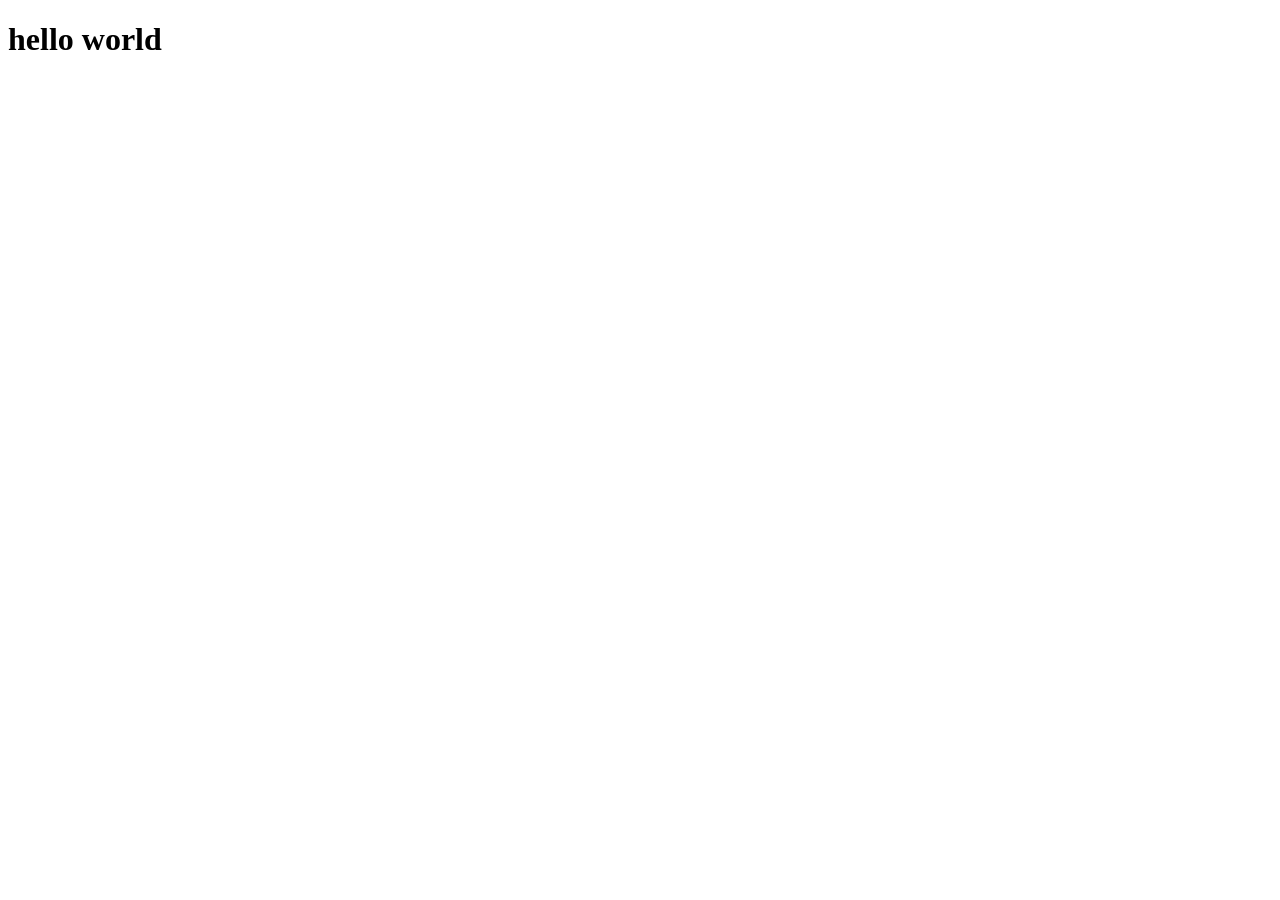
==== index.html @ af63d81d "h" ====
<!DOCTYPE html>
<html lang="en">
<head>
    <meta charset="UTF-8">
    <meta name="viewport" content="width=device-width, initial-scale=1.0">
    <title>Document</title>
</head>
<body>
    <h1> hello world</h1>
</body>
</html>
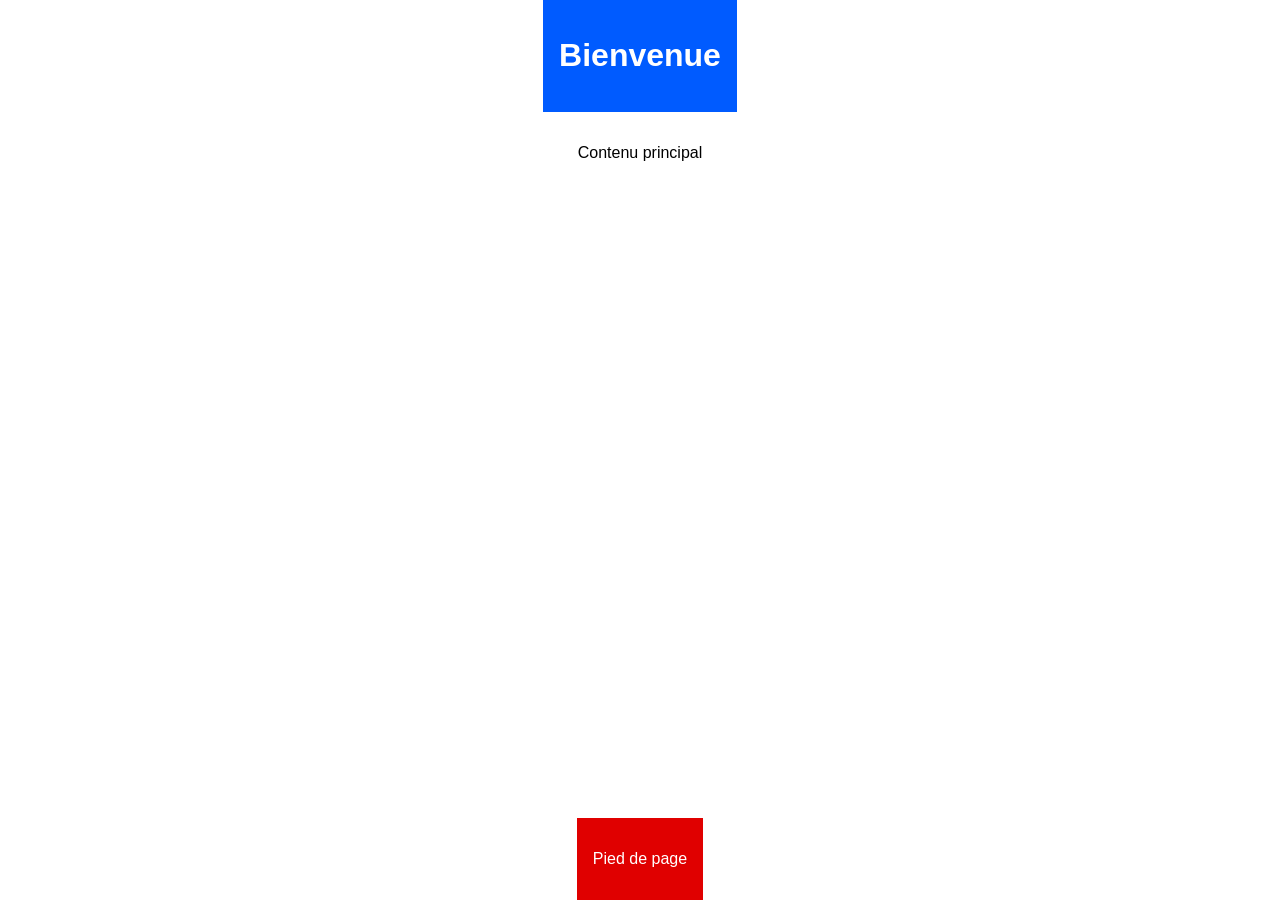
==== commit 388b60d9: "Add responsive blue white red layout" ====
--- a/index.html
+++ b/index.html
@@ -1,11 +1,52 @@
 <!DOCTYPE html>
-<html lang="en">
+<html lang="fr">
 <head>
     <meta charset="UTF-8">
     <meta name="viewport" content="width=device-width, initial-scale=1.0">
-    <title>Document</title>
+    <title>Page Responsive Bleu Blanc Rouge</title>
+    <style>
+        body {
+            margin: 0;
+            font-family: Arial, sans-serif;
+            display: flex;
+            flex-direction: column;
+            min-height: 100vh;
+        }
+        header {
+            background-color: #005bff; /* blue */
+            color: white;
+            padding: 1rem;
+            text-align: center;
+        }
+        main {
+            flex: 1;
+            background-color: white;
+            padding: 1rem;
+        }
+        footer {
+            background-color: #e00000; /* red */
+            color: white;
+            text-align: center;
+            padding: 1rem;
+        }
+        @media (min-width: 600px) {
+            header, main, footer {
+                max-width: 800px;
+                margin-left: auto;
+                margin-right: auto;
+            }
+        }
+    </style>
 </head>
 <body>
-    <h1> hello world</h1>
+    <header>
+        <h1>Bienvenue</h1>
+    </header>
+    <main>
+        <p>Contenu principal</p>
+    </main>
+    <footer>
+        <p>Pied de page</p>
+    </footer>
 </body>
-</html>+</html>
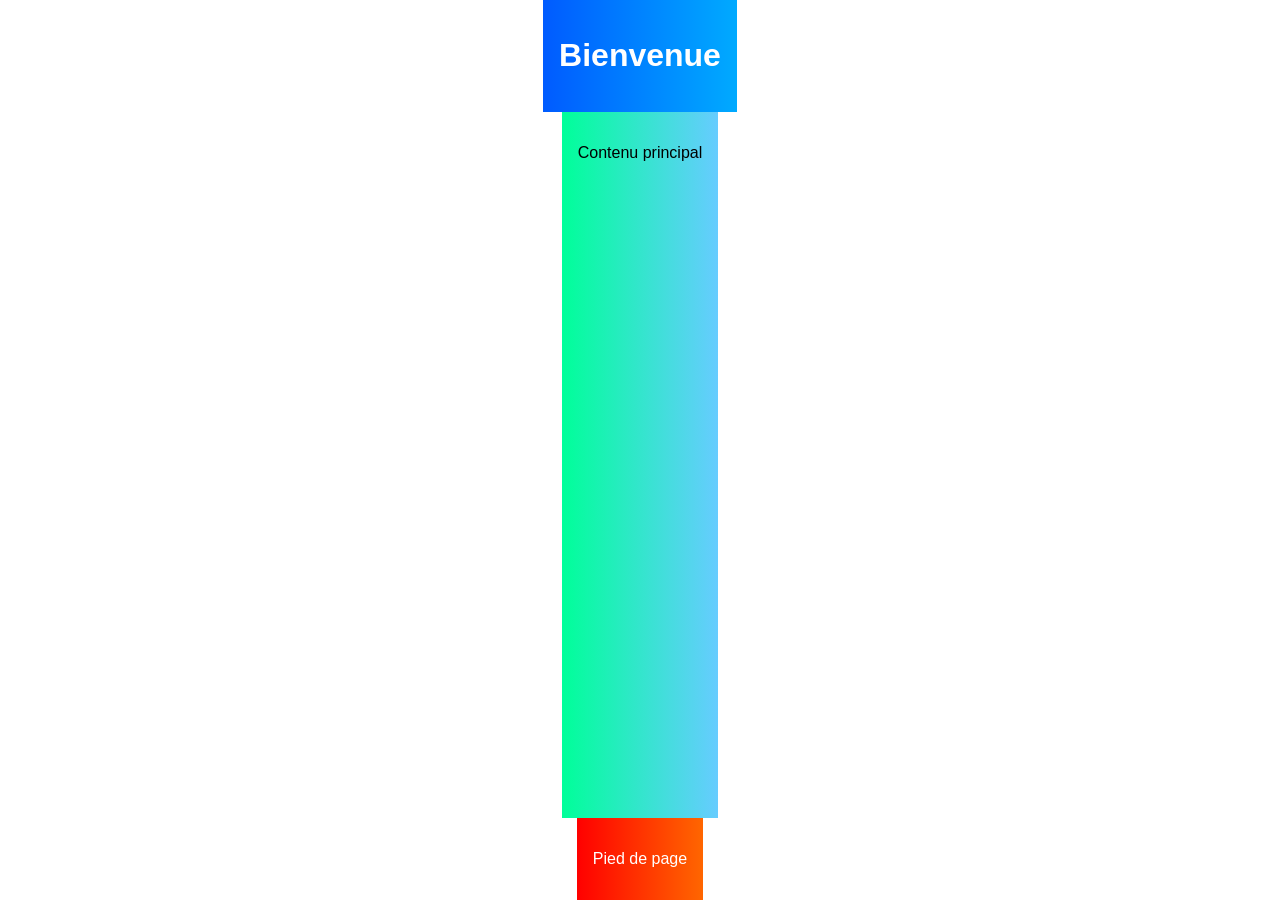
==== commit 53264ab2: "Add gradient backgrounds and external stylesheet" ====
--- a/index.html
+++ b/index.html
@@ -4,39 +4,7 @@
     <meta charset="UTF-8">
     <meta name="viewport" content="width=device-width, initial-scale=1.0">
     <title>Page Responsive Bleu Blanc Rouge</title>
-    <style>
-        body {
-            margin: 0;
-            font-family: Arial, sans-serif;
-            display: flex;
-            flex-direction: column;
-            min-height: 100vh;
-        }
-        header {
-            background-color: #005bff; /* blue */
-            color: white;
-            padding: 1rem;
-            text-align: center;
-        }
-        main {
-            flex: 1;
-            background-color: white;
-            padding: 1rem;
-        }
-        footer {
-            background-color: #e00000; /* red */
-            color: white;
-            text-align: center;
-            padding: 1rem;
-        }
-        @media (min-width: 600px) {
-            header, main, footer {
-                max-width: 800px;
-                margin-left: auto;
-                margin-right: auto;
-            }
-        }
-    </style>
+    <link rel="stylesheet" href="styles.css">
 </head>
 <body>
     <header>
--- a/styles.css
+++ b/styles.css
@@ -0,0 +1,35 @@
+body {
+    margin: 0;
+    font-family: Arial, sans-serif;
+    display: flex;
+    flex-direction: column;
+    min-height: 100vh;
+}
+
+header {
+    background: linear-gradient(to right, #005bff, #00aaff);
+    color: white;
+    padding: 1rem;
+    text-align: center;
+}
+
+main {
+    flex: 1;
+    background: linear-gradient(to right, #00ff99, #66ccff);
+    padding: 1rem;
+}
+
+footer {
+    background: linear-gradient(to right, #ff0000, #ff6600);
+    color: white;
+    text-align: center;
+    padding: 1rem;
+}
+
+@media (min-width: 600px) {
+    header, main, footer {
+        max-width: 800px;
+        margin-left: auto;
+        margin-right: auto;
+    }
+}
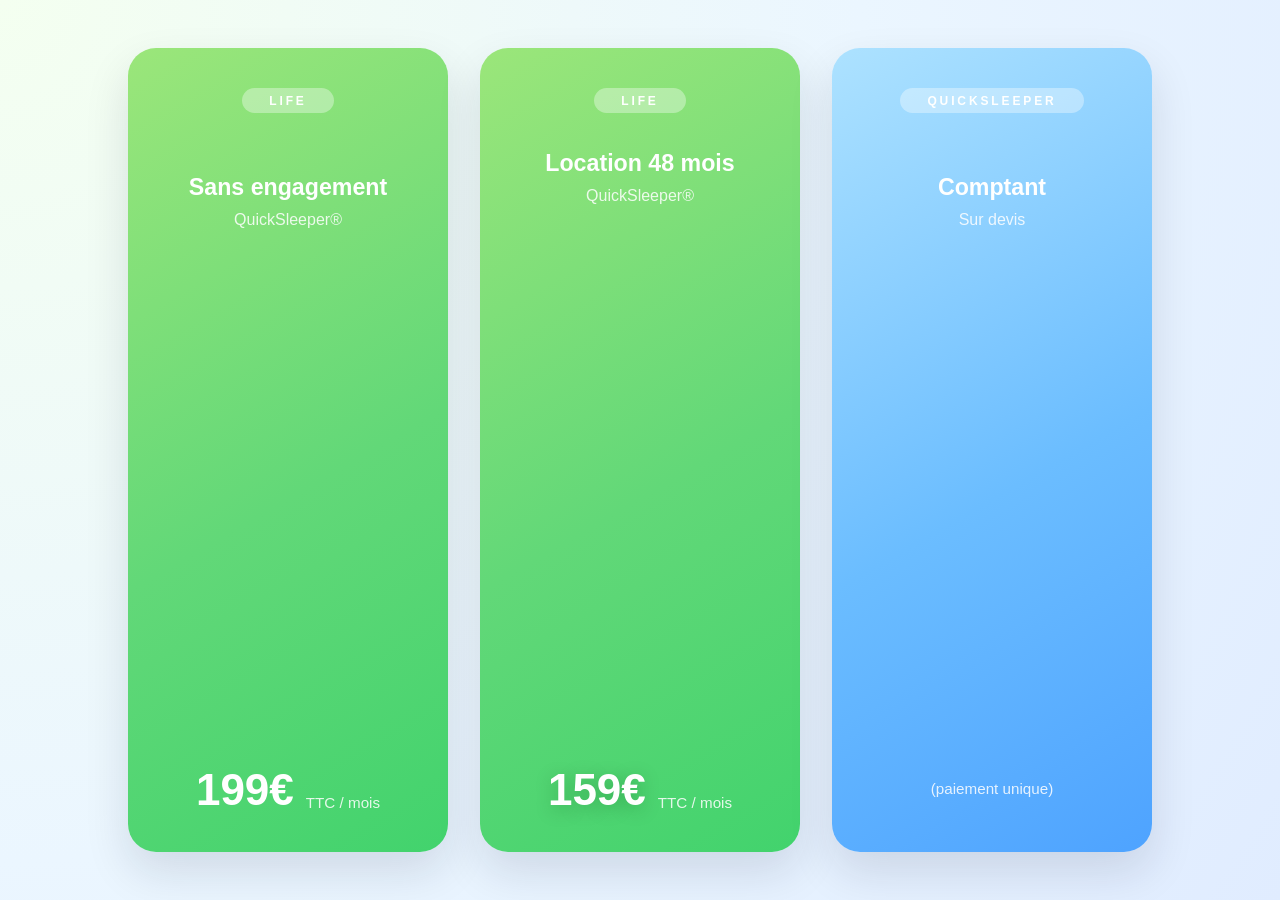
==== commit 89a72e2b: "Raise lease card header alignment" ====
--- a/index.html
+++ b/index.html
@@ -3,18 +3,41 @@
 <head>
     <meta charset="UTF-8">
     <meta name="viewport" content="width=device-width, initial-scale=1.0">
-    <title>Page Responsive Bleu Blanc Rouge</title>
+    <title>Offres QuickSleeper</title>
     <link rel="stylesheet" href="styles.css">
 </head>
 <body>
-    <header>
-        <h1>Bienvenue</h1>
-    </header>
-    <main>
-        <p>Contenu principal</p>
+    <main class="pricing">
+        <article class="pricing-card pricing-card--life">
+            <span class="pricing-card__badge">LIFE</span>
+            <div class="pricing-card__content">
+                <h2 class="pricing-card__title">Sans engagement</h2>
+                <p class="pricing-card__subtitle">QuickSleeper®</p>
+            </div>
+            <div class="pricing-card__price">
+                <span class="pricing-card__amount">199€</span>
+                <span class="pricing-card__note">TTC / mois</span>
+            </div>
+        </article>
+        <article class="pricing-card pricing-card--life pricing-card--lease">
+            <span class="pricing-card__badge">LIFE</span>
+            <div class="pricing-card__content">
+                <h2 class="pricing-card__title">Location 48 mois</h2>
+                <p class="pricing-card__subtitle">QuickSleeper®</p>
+            </div>
+            <div class="pricing-card__price">
+                <span class="pricing-card__amount pricing-card__amount--highlight">159€</span>
+                <span class="pricing-card__note">TTC / mois</span>
+            </div>
+        </article>
+        <article class="pricing-card pricing-card--quicksleeper">
+            <span class="pricing-card__badge">QUICKSLEEPER</span>
+            <div class="pricing-card__content">
+                <h2 class="pricing-card__title">Comptant</h2>
+                <p class="pricing-card__subtitle">Sur devis</p>
+            </div>
+            <p class="pricing-card__footer">(paiement unique)</p>
+        </article>
     </main>
-    <footer>
-        <p>Pied de page</p>
-    </footer>
 </body>
 </html>
--- a/styles.css
+++ b/styles.css
@@ -1,35 +1,120 @@
+* {
+    box-sizing: border-box;
+}
+
 body {
     margin: 0;
-    font-family: Arial, sans-serif;
+    font-family: "Poppins", "Segoe UI", sans-serif;
+    background: radial-gradient(circle at top left, #f4fff0, #ebf6ff 55%, #e0ecff);
+    color: #0f1b33;
+}
+
+.pricing {
+    min-height: 100vh;
+    display: flex;
+    flex-wrap: wrap;
+    justify-content: center;
+    align-items: stretch;
+    gap: 2rem;
+    padding: 3rem 1.5rem;
+}
+
+.pricing-card {
+    flex: 1 1 280px;
+    max-width: 320px;
+    border-radius: 28px;
+    padding: 2.5rem 2rem;
     display: flex;
     flex-direction: column;
-    min-height: 100vh;
+    align-items: center;
+    text-align: center;
+    gap: 1.75rem;
+    color: #ffffff;
+    box-shadow: 0 20px 45px rgba(15, 27, 51, 0.12);
+    min-height: 420px;
 }
 
-header {
-    background: linear-gradient(to right, #005bff, #00aaff);
-    color: white;
-    padding: 1rem;
-    text-align: center;
+.pricing-card--life {
+    background: linear-gradient(150deg, #9be67a, #62d878 55%, #42d36d);
 }
 
-main {
-    flex: 1;
-    background: linear-gradient(to right, #00ff99, #66ccff);
-    padding: 1rem;
+.pricing-card--quicksleeper {
+    background: linear-gradient(150deg, #ade2ff, #6bbdff 55%, #4ea3ff);
 }
 
-footer {
-    background: linear-gradient(to right, #ff0000, #ff6600);
-    color: white;
-    text-align: center;
-    padding: 1rem;
+.pricing-card__badge {
+    font-size: 0.75rem;
+    letter-spacing: 0.24em;
+    font-weight: 600;
+    text-transform: uppercase;
+    background: rgba(255, 255, 255, 0.35);
+    color: #ffffff;
+    border-radius: 999px;
+    padding: 0.35rem 1.7rem;
 }
 
-@media (min-width: 600px) {
-    header, main, footer {
-        max-width: 800px;
-        margin-left: auto;
-        margin-right: auto;
+.pricing-card__content {
+    display: flex;
+    flex-direction: column;
+    align-items: center;
+    justify-content: center;
+    gap: 0.6rem;
+    min-height: 120px;
+    width: 100%;
+}
+
+.pricing-card--lease .pricing-card__content {
+    margin-top: -1.5rem;
+}
+
+.pricing-card__title {
+    font-size: 1.45rem;
+    font-weight: 700;
+    line-height: 1.25;
+    margin: 0;
+}
+
+.pricing-card__subtitle {
+    font-size: 1rem;
+    font-weight: 500;
+    opacity: 0.85;
+    margin: 0;
+}
+
+.pricing-card__price {
+    display: flex;
+    align-items: flex-end;
+    justify-content: center;
+    gap: 0.75rem;
+    margin-top: auto;
+}
+
+.pricing-card__amount {
+    font-size: 2.75rem;
+    font-weight: 700;
+    line-height: 1;
+}
+
+.pricing-card__amount--highlight {
+    text-shadow: 0 4px 18px rgba(8, 60, 0, 0.25);
+}
+
+.pricing-card__note {
+    font-size: 0.95rem;
+    font-weight: 500;
+    opacity: 0.85;
+    line-height: 1.2;
+}
+
+.pricing-card__footer {
+    margin-top: auto;
+    font-size: 0.95rem;
+    font-weight: 500;
+    opacity: 0.85;
+}
+
+@media (max-width: 960px) {
+    .pricing-card {
+        max-width: 100%;
     }
 }
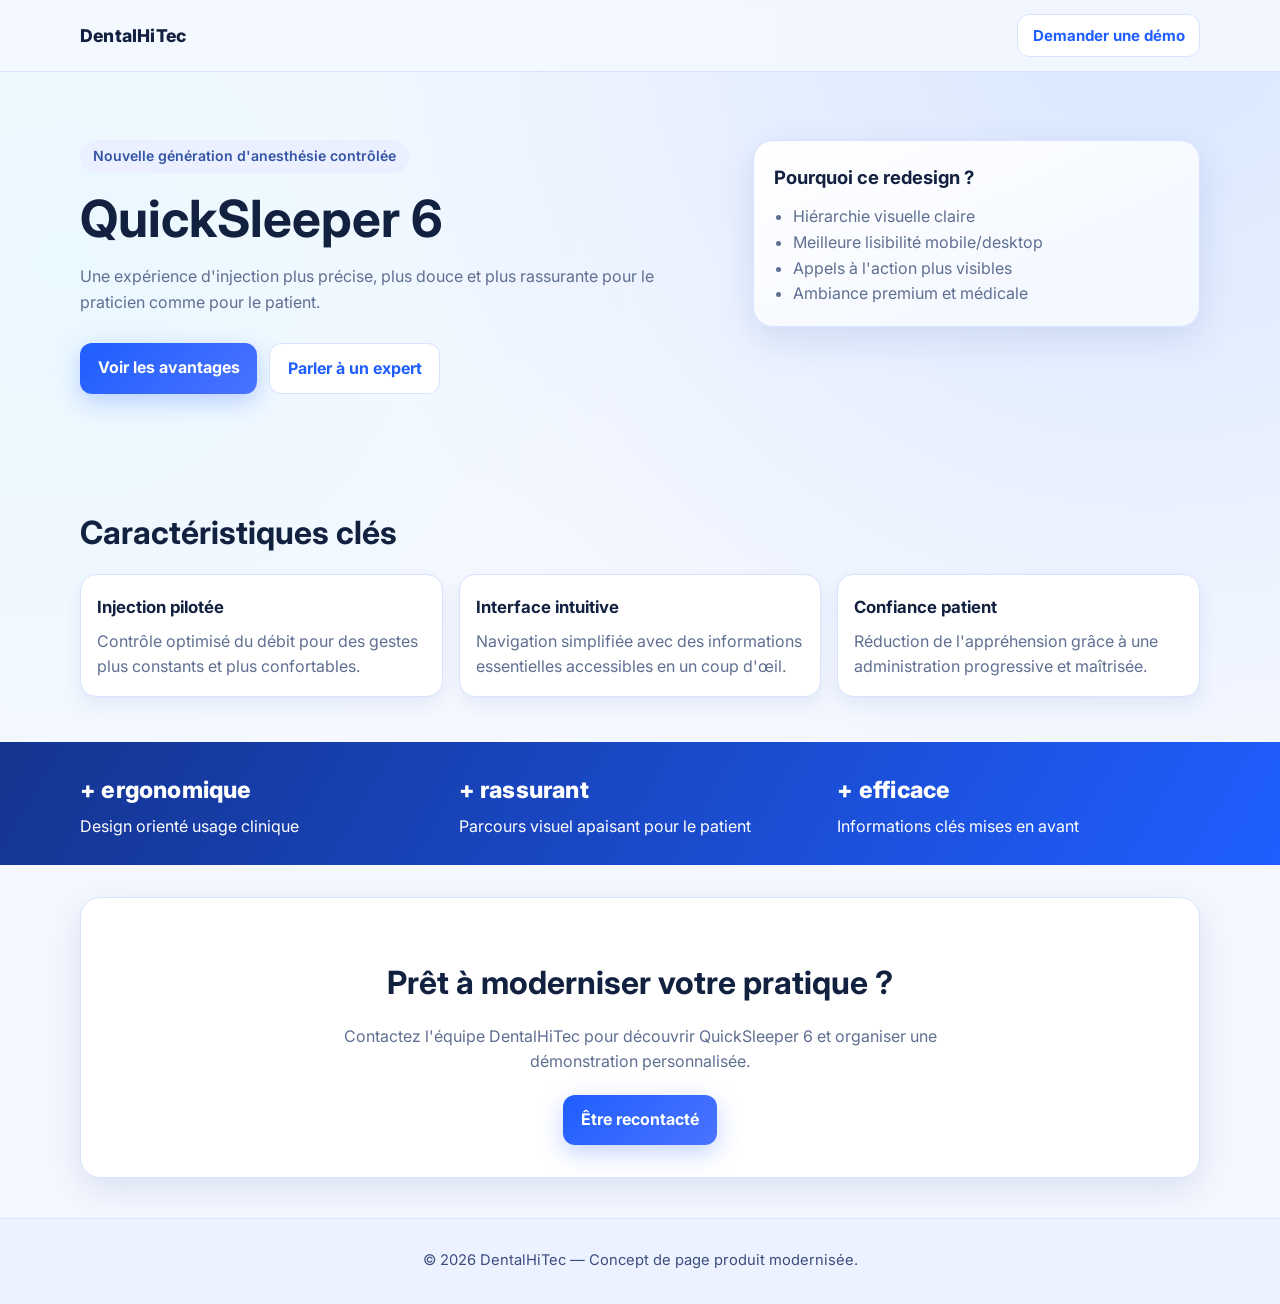
==== commit 97a1793e: "Ajouter un chemin de visualisation et guide local" ====
--- a/index.html
+++ b/index.html
@@ -3,41 +3,90 @@
 <head>
     <meta charset="UTF-8">
     <meta name="viewport" content="width=device-width, initial-scale=1.0">
-    <title>Offres QuickSleeper</title>
+    <title>QuickSleeper 6 | Design modernisé</title>
+    <link rel="preconnect" href="https://fonts.googleapis.com">
+    <link rel="preconnect" href="https://fonts.gstatic.com" crossorigin>
+    <link href="https://fonts.googleapis.com/css2?family=Inter:wght@400;500;600;700;800&display=swap" rel="stylesheet">
     <link rel="stylesheet" href="styles.css">
 </head>
 <body>
-    <main class="pricing">
-        <article class="pricing-card pricing-card--life">
-            <span class="pricing-card__badge">LIFE</span>
-            <div class="pricing-card__content">
-                <h2 class="pricing-card__title">Sans engagement</h2>
-                <p class="pricing-card__subtitle">QuickSleeper®</p>
+    <header class="site-header">
+        <div class="container nav">
+            <div class="brand">DentalHiTec</div>
+            <a class="ghost-btn" href="#contact">Demander une démo</a>
+        </div>
+    </header>
+
+    <main>
+        <section class="hero">
+            <div class="container hero-grid">
+                <div class="hero-copy">
+                    <p class="pill">Nouvelle génération d'anesthésie contrôlée</p>
+                    <h1>QuickSleeper 6</h1>
+                    <p class="subtitle">Une expérience d'injection plus précise, plus douce et plus rassurante pour le praticien comme pour le patient.</p>
+                    <div class="cta-row">
+                        <a class="btn btn-primary" href="#caracteristiques">Voir les avantages</a>
+                        <a class="btn btn-secondary" href="#contact">Parler à un expert</a>
+                    </div>
+                </div>
+                <aside class="hero-card" aria-label="Points forts">
+                    <h2>Pourquoi ce redesign ?</h2>
+                    <ul>
+                        <li>Hiérarchie visuelle claire</li>
+                        <li>Meilleure lisibilité mobile/desktop</li>
+                        <li>Appels à l'action plus visibles</li>
+                        <li>Ambiance premium et médicale</li>
+                    </ul>
+                </aside>
             </div>
-            <div class="pricing-card__price">
-                <span class="pricing-card__amount">199€</span>
-                <span class="pricing-card__note">TTC / mois</span>
+        </section>
+
+        <section id="caracteristiques" class="features container">
+            <h2>Caractéristiques clés</h2>
+            <div class="cards">
+                <article class="card">
+                    <h3>Injection pilotée</h3>
+                    <p>Contrôle optimisé du débit pour des gestes plus constants et plus confortables.</p>
+                </article>
+                <article class="card">
+                    <h3>Interface intuitive</h3>
+                    <p>Navigation simplifiée avec des informations essentielles accessibles en un coup d'œil.</p>
+                </article>
+                <article class="card">
+                    <h3>Confiance patient</h3>
+                    <p>Réduction de l'appréhension grâce à une administration progressive et maîtrisée.</p>
+                </article>
             </div>
-        </article>
-        <article class="pricing-card pricing-card--life pricing-card--lease">
-            <span class="pricing-card__badge">LIFE</span>
-            <div class="pricing-card__content">
-                <h2 class="pricing-card__title">Location 48 mois</h2>
-                <p class="pricing-card__subtitle">QuickSleeper®</p>
+        </section>
+
+        <section class="stats">
+            <div class="container stats-grid">
+                <div>
+                    <p class="stat">+ ergonomique</p>
+                    <p>Design orienté usage clinique</p>
+                </div>
+                <div>
+                    <p class="stat">+ rassurant</p>
+                    <p>Parcours visuel apaisant pour le patient</p>
+                </div>
+                <div>
+                    <p class="stat">+ efficace</p>
+                    <p>Informations clés mises en avant</p>
+                </div>
             </div>
-            <div class="pricing-card__price">
-                <span class="pricing-card__amount pricing-card__amount--highlight">159€</span>
-                <span class="pricing-card__note">TTC / mois</span>
-            </div>
-        </article>
-        <article class="pricing-card pricing-card--quicksleeper">
-            <span class="pricing-card__badge">QUICKSLEEPER</span>
-            <div class="pricing-card__content">
-                <h2 class="pricing-card__title">Comptant</h2>
-                <p class="pricing-card__subtitle">Sur devis</p>
-            </div>
-            <p class="pricing-card__footer">(paiement unique)</p>
-        </article>
+        </section>
+
+        <section id="contact" class="contact container">
+            <h2>Prêt à moderniser votre pratique&nbsp;?</h2>
+            <p>Contactez l'équipe DentalHiTec pour découvrir QuickSleeper 6 et organiser une démonstration personnalisée.</p>
+            <a class="btn btn-primary" href="#">Être recontacté</a>
+        </section>
     </main>
+
+    <footer class="site-footer">
+        <div class="container footer-wrap">
+            <p>© 2026 DentalHiTec — Concept de page produit modernisée.</p>
+        </div>
+    </footer>
 </body>
 </html>
--- a/styles.css
+++ b/styles.css
@@ -1,120 +1,253 @@
+:root {
+    --bg: #f5f8ff;
+    --surface: #ffffff;
+    --primary: #1f5eff;
+    --primary-dark: #1a4fd8;
+    --text: #12213f;
+    --muted: #5f6f91;
+    --border: #d9e2ff;
+    --shadow: 0 12px 36px rgba(23, 57, 148, 0.12);
+}
+
 * {
     box-sizing: border-box;
 }
 
 body {
     margin: 0;
-    font-family: "Poppins", "Segoe UI", sans-serif;
-    background: radial-gradient(circle at top left, #f4fff0, #ebf6ff 55%, #e0ecff);
-    color: #0f1b33;
-}
-
-.pricing {
-    min-height: 100vh;
+    font-family: 'Inter', Arial, sans-serif;
+    color: var(--text);
+    background:
+        radial-gradient(circle at 90% 0%, #d9e7ff 0, transparent 48%),
+        radial-gradient(circle at 5% 20%, #eaf8ff 0, transparent 35%),
+        var(--bg);
+    line-height: 1.6;
+}
+
+.container {
+    width: min(1120px, calc(100% - 2rem));
+    margin: 0 auto;
+}
+
+.site-header {
+    position: sticky;
+    top: 0;
+    z-index: 10;
+    backdrop-filter: blur(8px);
+    background: rgba(245, 248, 255, 0.85);
+    border-bottom: 1px solid var(--border);
+}
+
+.nav {
+    display: flex;
+    align-items: center;
+    justify-content: space-between;
+    padding: 0.9rem 0;
+}
+
+.brand {
+    font-size: 1.1rem;
+    font-weight: 800;
+    letter-spacing: 0.2px;
+}
+
+.hero {
+    padding: 4.2rem 0 3rem;
+}
+
+.hero-grid {
+    display: grid;
+    grid-template-columns: 1.45fr 1fr;
+    gap: 1.5rem;
+    align-items: start;
+}
+
+.pill {
+    display: inline-block;
+    margin: 0 0 1rem;
+    padding: 0.35rem 0.8rem;
+    border-radius: 999px;
+    background: #eaf0ff;
+    color: #3554a5;
+    font-weight: 600;
+    font-size: 0.88rem;
+}
+
+h1 {
+    font-size: clamp(2rem, 4vw, 3.2rem);
+    line-height: 1.15;
+    margin: 0;
+}
+
+.subtitle {
+    margin: 1rem 0 0;
+    color: var(--muted);
+    max-width: 60ch;
+}
+
+.cta-row {
+    margin-top: 1.7rem;
     display: flex;
     flex-wrap: wrap;
-    justify-content: center;
-    align-items: stretch;
-    gap: 2rem;
-    padding: 3rem 1.5rem;
-}
-
-.pricing-card {
-    flex: 1 1 280px;
-    max-width: 320px;
-    border-radius: 28px;
-    padding: 2.5rem 2rem;
-    display: flex;
-    flex-direction: column;
-    align-items: center;
+    gap: 0.75rem;
+}
+
+.btn,
+.ghost-btn {
+    display: inline-block;
+    text-decoration: none;
+    border-radius: 12px;
+    font-weight: 700;
+    transition: transform 0.2s ease, box-shadow 0.2s ease, background 0.2s ease;
+}
+
+.btn {
+    padding: 0.75rem 1.1rem;
+}
+
+.btn:hover,
+.ghost-btn:hover {
+    transform: translateY(-1px);
+}
+
+.btn-primary {
+    background: linear-gradient(135deg, var(--primary), #4a73ff);
+    color: white;
+    box-shadow: 0 8px 24px rgba(31, 94, 255, 0.26);
+}
+
+.btn-primary:hover {
+    background: linear-gradient(135deg, var(--primary-dark), #3f66ec);
+}
+
+.btn-secondary,
+.ghost-btn {
+    color: var(--primary);
+    background: white;
+    border: 1px solid var(--border);
+}
+
+.ghost-btn {
+    padding: 0.52rem 0.9rem;
+    font-size: 0.94rem;
+}
+
+.hero-card {
+    background: linear-gradient(155deg, #ffffff, #f4f8ff 75%);
+    border: 1px solid var(--border);
+    border-radius: 20px;
+    box-shadow: var(--shadow);
+    padding: 1.2rem 1.25rem;
+}
+
+.hero-card h2 {
+    margin-top: 0.2rem;
+    margin-bottom: 0.75rem;
+    font-size: 1.15rem;
+}
+
+.hero-card ul {
+    margin: 0;
+    padding-left: 1.2rem;
+    color: var(--muted);
+}
+
+.features {
+    padding: 2.4rem 0;
+}
+
+.features h2,
+.contact h2 {
+    font-size: clamp(1.5rem, 3vw, 2rem);
+    margin-bottom: 1rem;
+}
+
+.cards {
+    display: grid;
+    grid-template-columns: repeat(3, minmax(0, 1fr));
+    gap: 1rem;
+}
+
+.card {
+    background: var(--surface);
+    border: 1px solid var(--border);
+    border-radius: 16px;
+    padding: 1rem;
+    box-shadow: 0 8px 18px rgba(20, 58, 156, 0.08);
+}
+
+.card h3 {
+    margin-top: 0.15rem;
+    margin-bottom: 0.5rem;
+    font-size: 1.05rem;
+}
+
+.card p {
+    margin: 0;
+    color: var(--muted);
+}
+
+.stats {
+    margin: 0.4rem 0 2rem;
+    background: linear-gradient(120deg, #14348f, #1f5eff);
+    color: white;
+    padding: 1.6rem 0;
+}
+
+.stats-grid {
+    display: grid;
+    grid-template-columns: repeat(3, minmax(0, 1fr));
+    gap: 1rem;
+}
+
+.stat {
+    margin: 0;
+    font-size: 1.45rem;
+    font-weight: 800;
+    letter-spacing: 0.2px;
+}
+
+.stats p {
+    margin-top: 0.3rem;
+    margin-bottom: 0;
+}
+
+.contact {
     text-align: center;
-    gap: 1.75rem;
-    color: #ffffff;
-    box-shadow: 0 20px 45px rgba(15, 27, 51, 0.12);
-    min-height: 420px;
-}
-
-.pricing-card--life {
-    background: linear-gradient(150deg, #9be67a, #62d878 55%, #42d36d);
-}
-
-.pricing-card--quicksleeper {
-    background: linear-gradient(150deg, #ade2ff, #6bbdff 55%, #4ea3ff);
-}
-
-.pricing-card__badge {
-    font-size: 0.75rem;
-    letter-spacing: 0.24em;
-    font-weight: 600;
-    text-transform: uppercase;
-    background: rgba(255, 255, 255, 0.35);
-    color: #ffffff;
-    border-radius: 999px;
-    padding: 0.35rem 1.7rem;
-}
-
-.pricing-card__content {
-    display: flex;
-    flex-direction: column;
-    align-items: center;
-    justify-content: center;
-    gap: 0.6rem;
-    min-height: 120px;
-    width: 100%;
-}
-
-.pricing-card--lease .pricing-card__content {
-    margin-top: -1.5rem;
-}
-
-.pricing-card__title {
-    font-size: 1.45rem;
-    font-weight: 700;
-    line-height: 1.25;
-    margin: 0;
-}
-
-.pricing-card__subtitle {
-    font-size: 1rem;
-    font-weight: 500;
-    opacity: 0.85;
-    margin: 0;
-}
-
-.pricing-card__price {
-    display: flex;
-    align-items: flex-end;
-    justify-content: center;
-    gap: 0.75rem;
-    margin-top: auto;
-}
-
-.pricing-card__amount {
-    font-size: 2.75rem;
-    font-weight: 700;
-    line-height: 1;
-}
-
-.pricing-card__amount--highlight {
-    text-shadow: 0 4px 18px rgba(8, 60, 0, 0.25);
-}
-
-.pricing-card__note {
-    font-size: 0.95rem;
-    font-weight: 500;
-    opacity: 0.85;
-    line-height: 1.2;
-}
-
-.pricing-card__footer {
-    margin-top: auto;
-    font-size: 0.95rem;
-    font-weight: 500;
-    opacity: 0.85;
-}
-
-@media (max-width: 960px) {
-    .pricing-card {
-        max-width: 100%;
+    background: var(--surface);
+    border: 1px solid var(--border);
+    border-radius: 20px;
+    box-shadow: var(--shadow);
+    padding: 2rem 1rem;
+    margin-bottom: 2.5rem;
+}
+
+.contact p {
+    color: var(--muted);
+    margin: 0 auto 1.25rem;
+    max-width: 68ch;
+}
+
+.site-footer {
+    border-top: 1px solid var(--border);
+    background: #ecf2ff;
+}
+
+.footer-wrap {
+    padding: 1rem 0;
+    color: #3b4e7d;
+    text-align: center;
+    font-size: 0.92rem;
+}
+
+@media (max-width: 900px) {
+    .hero-grid,
+    .cards,
+    .stats-grid {
+        grid-template-columns: 1fr;
     }
-}
+
+    .hero {
+        padding-top: 3.1rem;
+    }
+}
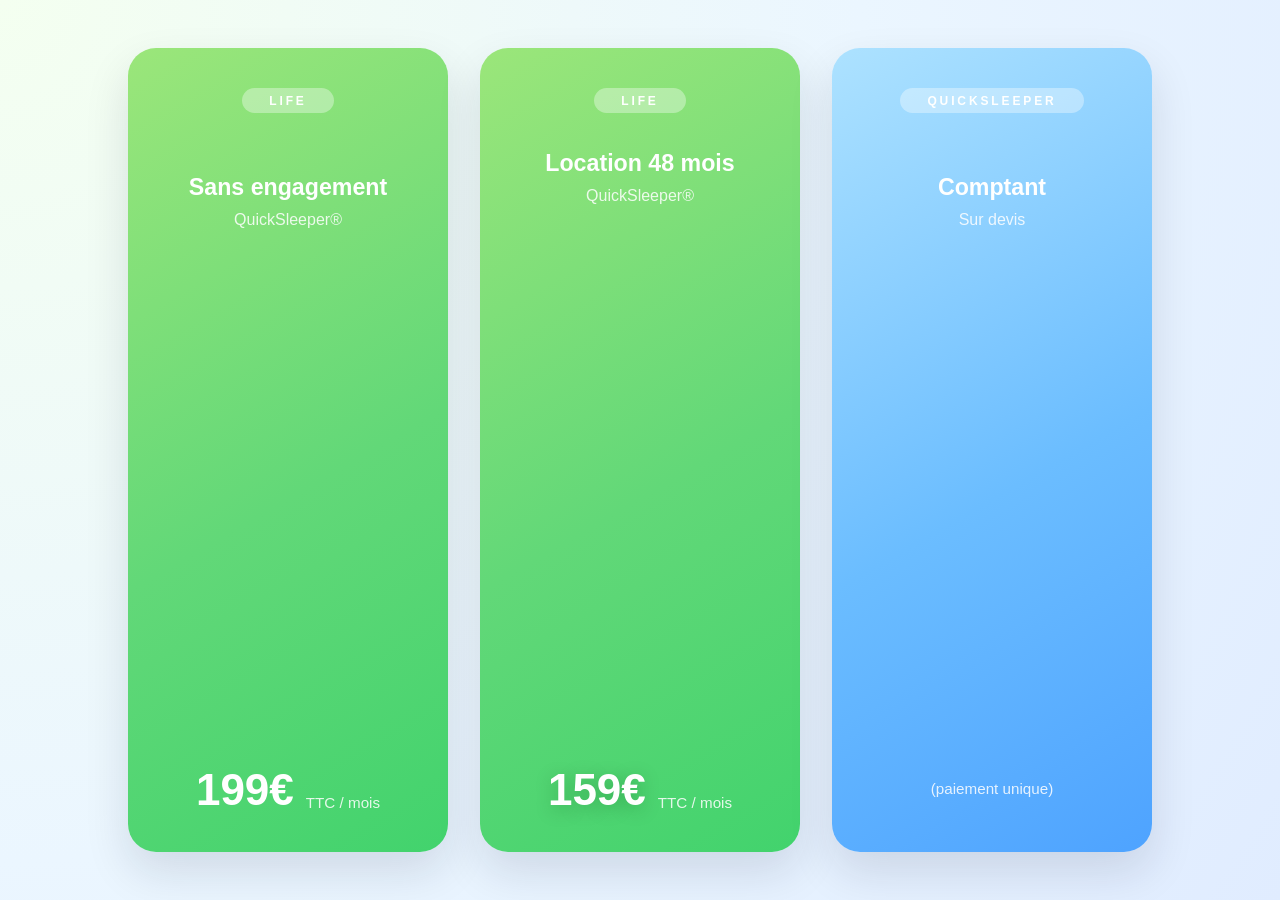
==== commit 0904b092: "Merge 89a72e2b2afcd95ca06f6307540e8b5de3e1b2e1 into 0650acbfeb12a58909ca438d9ec7ef7d1b536a5e" ====
--- a/index.html
+++ b/index.html
@@ -3,90 +3,41 @@
 <head>
     <meta charset="UTF-8">
     <meta name="viewport" content="width=device-width, initial-scale=1.0">
-    <title>QuickSleeper 6 | Design modernisé</title>
-    <link rel="preconnect" href="https://fonts.googleapis.com">
-    <link rel="preconnect" href="https://fonts.gstatic.com" crossorigin>
-    <link href="https://fonts.googleapis.com/css2?family=Inter:wght@400;500;600;700;800&display=swap" rel="stylesheet">
+    <title>Offres QuickSleeper</title>
     <link rel="stylesheet" href="styles.css">
 </head>
 <body>
-    <header class="site-header">
-        <div class="container nav">
-            <div class="brand">DentalHiTec</div>
-            <a class="ghost-btn" href="#contact">Demander une démo</a>
-        </div>
-    </header>
-
-    <main>
-        <section class="hero">
-            <div class="container hero-grid">
-                <div class="hero-copy">
-                    <p class="pill">Nouvelle génération d'anesthésie contrôlée</p>
-                    <h1>QuickSleeper 6</h1>
-                    <p class="subtitle">Une expérience d'injection plus précise, plus douce et plus rassurante pour le praticien comme pour le patient.</p>
-                    <div class="cta-row">
-                        <a class="btn btn-primary" href="#caracteristiques">Voir les avantages</a>
-                        <a class="btn btn-secondary" href="#contact">Parler à un expert</a>
-                    </div>
-                </div>
-                <aside class="hero-card" aria-label="Points forts">
-                    <h2>Pourquoi ce redesign ?</h2>
-                    <ul>
-                        <li>Hiérarchie visuelle claire</li>
-                        <li>Meilleure lisibilité mobile/desktop</li>
-                        <li>Appels à l'action plus visibles</li>
-                        <li>Ambiance premium et médicale</li>
-                    </ul>
-                </aside>
+    <main class="pricing">
+        <article class="pricing-card pricing-card--life">
+            <span class="pricing-card__badge">LIFE</span>
+            <div class="pricing-card__content">
+                <h2 class="pricing-card__title">Sans engagement</h2>
+                <p class="pricing-card__subtitle">QuickSleeper®</p>
             </div>
-        </section>
-
-        <section id="caracteristiques" class="features container">
-            <h2>Caractéristiques clés</h2>
-            <div class="cards">
-                <article class="card">
-                    <h3>Injection pilotée</h3>
-                    <p>Contrôle optimisé du débit pour des gestes plus constants et plus confortables.</p>
-                </article>
-                <article class="card">
-                    <h3>Interface intuitive</h3>
-                    <p>Navigation simplifiée avec des informations essentielles accessibles en un coup d'œil.</p>
-                </article>
-                <article class="card">
-                    <h3>Confiance patient</h3>
-                    <p>Réduction de l'appréhension grâce à une administration progressive et maîtrisée.</p>
-                </article>
+            <div class="pricing-card__price">
+                <span class="pricing-card__amount">199€</span>
+                <span class="pricing-card__note">TTC / mois</span>
             </div>
-        </section>
-
-        <section class="stats">
-            <div class="container stats-grid">
-                <div>
-                    <p class="stat">+ ergonomique</p>
-                    <p>Design orienté usage clinique</p>
-                </div>
-                <div>
-                    <p class="stat">+ rassurant</p>
-                    <p>Parcours visuel apaisant pour le patient</p>
-                </div>
-                <div>
-                    <p class="stat">+ efficace</p>
-                    <p>Informations clés mises en avant</p>
-                </div>
+        </article>
+        <article class="pricing-card pricing-card--life pricing-card--lease">
+            <span class="pricing-card__badge">LIFE</span>
+            <div class="pricing-card__content">
+                <h2 class="pricing-card__title">Location 48 mois</h2>
+                <p class="pricing-card__subtitle">QuickSleeper®</p>
             </div>
-        </section>
-
-        <section id="contact" class="contact container">
-            <h2>Prêt à moderniser votre pratique&nbsp;?</h2>
-            <p>Contactez l'équipe DentalHiTec pour découvrir QuickSleeper 6 et organiser une démonstration personnalisée.</p>
-            <a class="btn btn-primary" href="#">Être recontacté</a>
-        </section>
+            <div class="pricing-card__price">
+                <span class="pricing-card__amount pricing-card__amount--highlight">159€</span>
+                <span class="pricing-card__note">TTC / mois</span>
+            </div>
+        </article>
+        <article class="pricing-card pricing-card--quicksleeper">
+            <span class="pricing-card__badge">QUICKSLEEPER</span>
+            <div class="pricing-card__content">
+                <h2 class="pricing-card__title">Comptant</h2>
+                <p class="pricing-card__subtitle">Sur devis</p>
+            </div>
+            <p class="pricing-card__footer">(paiement unique)</p>
+        </article>
     </main>
-
-    <footer class="site-footer">
-        <div class="container footer-wrap">
-            <p>© 2026 DentalHiTec — Concept de page produit modernisée.</p>
-        </div>
-    </footer>
 </body>
 </html>
--- a/styles.css
+++ b/styles.css
@@ -1,253 +1,120 @@
-:root {
-    --bg: #f5f8ff;
-    --surface: #ffffff;
-    --primary: #1f5eff;
-    --primary-dark: #1a4fd8;
-    --text: #12213f;
-    --muted: #5f6f91;
-    --border: #d9e2ff;
-    --shadow: 0 12px 36px rgba(23, 57, 148, 0.12);
-}
-
 * {
     box-sizing: border-box;
 }
 
 body {
     margin: 0;
-    font-family: 'Inter', Arial, sans-serif;
-    color: var(--text);
-    background:
-        radial-gradient(circle at 90% 0%, #d9e7ff 0, transparent 48%),
-        radial-gradient(circle at 5% 20%, #eaf8ff 0, transparent 35%),
-        var(--bg);
-    line-height: 1.6;
+    font-family: "Poppins", "Segoe UI", sans-serif;
+    background: radial-gradient(circle at top left, #f4fff0, #ebf6ff 55%, #e0ecff);
+    color: #0f1b33;
 }
 
-.container {
-    width: min(1120px, calc(100% - 2rem));
-    margin: 0 auto;
+.pricing {
+    min-height: 100vh;
+    display: flex;
+    flex-wrap: wrap;
+    justify-content: center;
+    align-items: stretch;
+    gap: 2rem;
+    padding: 3rem 1.5rem;
 }
 
-.site-header {
-    position: sticky;
-    top: 0;
-    z-index: 10;
-    backdrop-filter: blur(8px);
-    background: rgba(245, 248, 255, 0.85);
-    border-bottom: 1px solid var(--border);
+.pricing-card {
+    flex: 1 1 280px;
+    max-width: 320px;
+    border-radius: 28px;
+    padding: 2.5rem 2rem;
+    display: flex;
+    flex-direction: column;
+    align-items: center;
+    text-align: center;
+    gap: 1.75rem;
+    color: #ffffff;
+    box-shadow: 0 20px 45px rgba(15, 27, 51, 0.12);
+    min-height: 420px;
 }
 
-.nav {
-    display: flex;
-    align-items: center;
-    justify-content: space-between;
-    padding: 0.9rem 0;
+.pricing-card--life {
+    background: linear-gradient(150deg, #9be67a, #62d878 55%, #42d36d);
 }
 
-.brand {
-    font-size: 1.1rem;
-    font-weight: 800;
-    letter-spacing: 0.2px;
+.pricing-card--quicksleeper {
+    background: linear-gradient(150deg, #ade2ff, #6bbdff 55%, #4ea3ff);
 }
 
-.hero {
-    padding: 4.2rem 0 3rem;
+.pricing-card__badge {
+    font-size: 0.75rem;
+    letter-spacing: 0.24em;
+    font-weight: 600;
+    text-transform: uppercase;
+    background: rgba(255, 255, 255, 0.35);
+    color: #ffffff;
+    border-radius: 999px;
+    padding: 0.35rem 1.7rem;
 }
 
-.hero-grid {
-    display: grid;
-    grid-template-columns: 1.45fr 1fr;
-    gap: 1.5rem;
-    align-items: start;
+.pricing-card__content {
+    display: flex;
+    flex-direction: column;
+    align-items: center;
+    justify-content: center;
+    gap: 0.6rem;
+    min-height: 120px;
+    width: 100%;
 }
 
-.pill {
-    display: inline-block;
-    margin: 0 0 1rem;
-    padding: 0.35rem 0.8rem;
-    border-radius: 999px;
-    background: #eaf0ff;
-    color: #3554a5;
-    font-weight: 600;
-    font-size: 0.88rem;
+.pricing-card--lease .pricing-card__content {
+    margin-top: -1.5rem;
 }
 
-h1 {
-    font-size: clamp(2rem, 4vw, 3.2rem);
-    line-height: 1.15;
+.pricing-card__title {
+    font-size: 1.45rem;
+    font-weight: 700;
+    line-height: 1.25;
     margin: 0;
 }
 
-.subtitle {
-    margin: 1rem 0 0;
-    color: var(--muted);
-    max-width: 60ch;
+.pricing-card__subtitle {
+    font-size: 1rem;
+    font-weight: 500;
+    opacity: 0.85;
+    margin: 0;
 }
 
-.cta-row {
-    margin-top: 1.7rem;
+.pricing-card__price {
     display: flex;
-    flex-wrap: wrap;
+    align-items: flex-end;
+    justify-content: center;
     gap: 0.75rem;
+    margin-top: auto;
 }
 
-.btn,
-.ghost-btn {
-    display: inline-block;
-    text-decoration: none;
-    border-radius: 12px;
+.pricing-card__amount {
+    font-size: 2.75rem;
     font-weight: 700;
-    transition: transform 0.2s ease, box-shadow 0.2s ease, background 0.2s ease;
+    line-height: 1;
 }
 
-.btn {
-    padding: 0.75rem 1.1rem;
+.pricing-card__amount--highlight {
+    text-shadow: 0 4px 18px rgba(8, 60, 0, 0.25);
 }
 
-.btn:hover,
-.ghost-btn:hover {
-    transform: translateY(-1px);
+.pricing-card__note {
+    font-size: 0.95rem;
+    font-weight: 500;
+    opacity: 0.85;
+    line-height: 1.2;
 }
 
-.btn-primary {
-    background: linear-gradient(135deg, var(--primary), #4a73ff);
-    color: white;
-    box-shadow: 0 8px 24px rgba(31, 94, 255, 0.26);
+.pricing-card__footer {
+    margin-top: auto;
+    font-size: 0.95rem;
+    font-weight: 500;
+    opacity: 0.85;
 }
 
-.btn-primary:hover {
-    background: linear-gradient(135deg, var(--primary-dark), #3f66ec);
-}
-
-.btn-secondary,
-.ghost-btn {
-    color: var(--primary);
-    background: white;
-    border: 1px solid var(--border);
-}
-
-.ghost-btn {
-    padding: 0.52rem 0.9rem;
-    font-size: 0.94rem;
-}
-
-.hero-card {
-    background: linear-gradient(155deg, #ffffff, #f4f8ff 75%);
-    border: 1px solid var(--border);
-    border-radius: 20px;
-    box-shadow: var(--shadow);
-    padding: 1.2rem 1.25rem;
-}
-
-.hero-card h2 {
-    margin-top: 0.2rem;
-    margin-bottom: 0.75rem;
-    font-size: 1.15rem;
-}
-
-.hero-card ul {
-    margin: 0;
-    padding-left: 1.2rem;
-    color: var(--muted);
-}
-
-.features {
-    padding: 2.4rem 0;
-}
-
-.features h2,
-.contact h2 {
-    font-size: clamp(1.5rem, 3vw, 2rem);
-    margin-bottom: 1rem;
-}
-
-.cards {
-    display: grid;
-    grid-template-columns: repeat(3, minmax(0, 1fr));
-    gap: 1rem;
-}
-
-.card {
-    background: var(--surface);
-    border: 1px solid var(--border);
-    border-radius: 16px;
-    padding: 1rem;
-    box-shadow: 0 8px 18px rgba(20, 58, 156, 0.08);
-}
-
-.card h3 {
-    margin-top: 0.15rem;
-    margin-bottom: 0.5rem;
-    font-size: 1.05rem;
-}
-
-.card p {
-    margin: 0;
-    color: var(--muted);
-}
-
-.stats {
-    margin: 0.4rem 0 2rem;
-    background: linear-gradient(120deg, #14348f, #1f5eff);
-    color: white;
-    padding: 1.6rem 0;
-}
-
-.stats-grid {
-    display: grid;
-    grid-template-columns: repeat(3, minmax(0, 1fr));
-    gap: 1rem;
-}
-
-.stat {
-    margin: 0;
-    font-size: 1.45rem;
-    font-weight: 800;
-    letter-spacing: 0.2px;
-}
-
-.stats p {
-    margin-top: 0.3rem;
-    margin-bottom: 0;
-}
-
-.contact {
-    text-align: center;
-    background: var(--surface);
-    border: 1px solid var(--border);
-    border-radius: 20px;
-    box-shadow: var(--shadow);
-    padding: 2rem 1rem;
-    margin-bottom: 2.5rem;
-}
-
-.contact p {
-    color: var(--muted);
-    margin: 0 auto 1.25rem;
-    max-width: 68ch;
-}
-
-.site-footer {
-    border-top: 1px solid var(--border);
-    background: #ecf2ff;
-}
-
-.footer-wrap {
-    padding: 1rem 0;
-    color: #3b4e7d;
-    text-align: center;
-    font-size: 0.92rem;
-}
-
-@media (max-width: 900px) {
-    .hero-grid,
-    .cards,
-    .stats-grid {
-        grid-template-columns: 1fr;
-    }
-
-    .hero {
-        padding-top: 3.1rem;
+@media (max-width: 960px) {
+    .pricing-card {
+        max-width: 100%;
     }
 }
